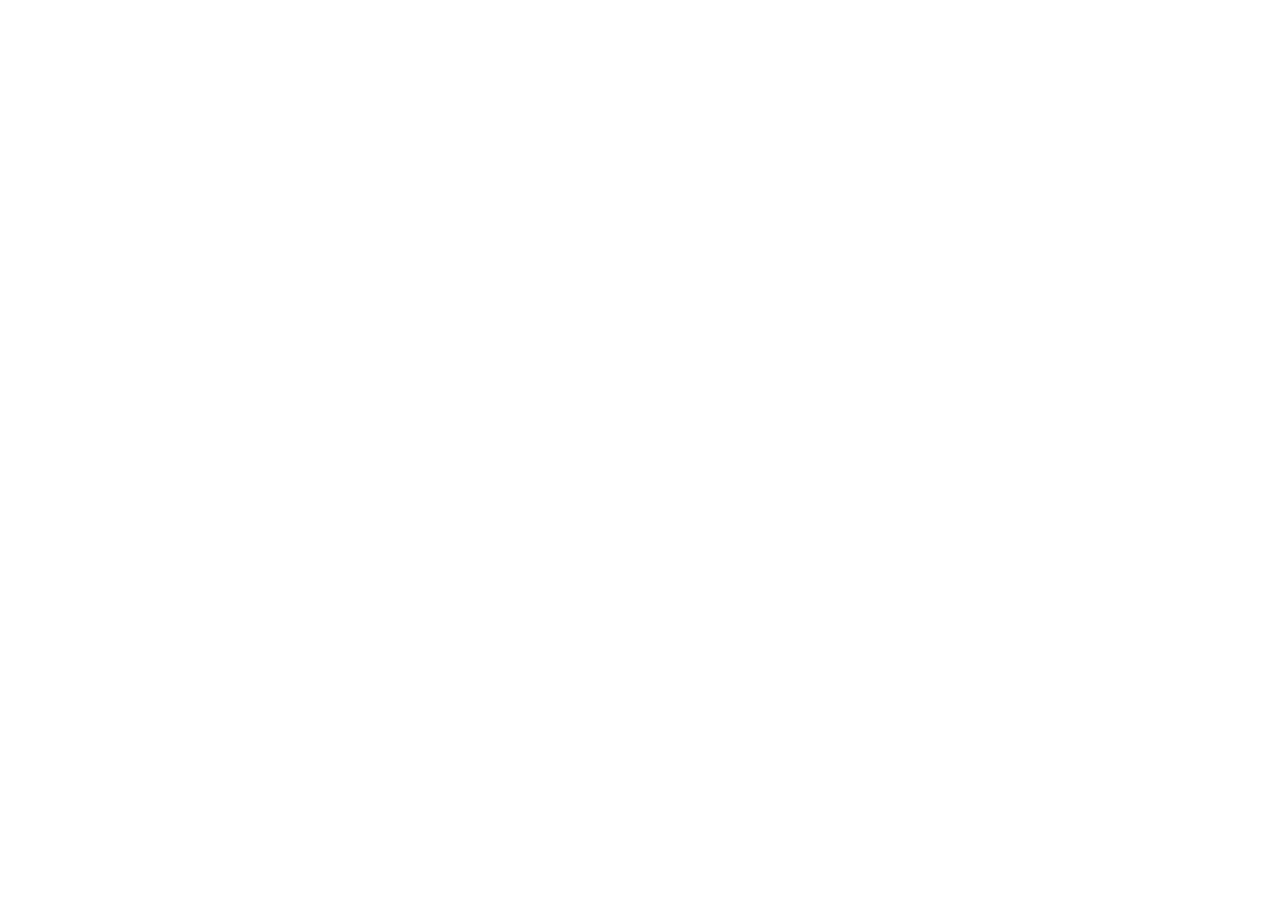
==== index.html @ d1a60a7b "." ====
<!doctype html>
<html lang="en">
  <head>
    <meta charset="UTF-8" />
    <link rel="icon" type="image/png" href="./assets/favicon_1780937521165-Jg7p4DJq.png" />
    <meta name="viewport" content="width=device-width, initial-scale=1.0" />
    <title>Material Notepad</title>
    <script type="module" crossorigin src="./assets/index-CY1IbLjG.js"></script>
    <link rel="stylesheet" crossorigin href="./assets/index-BeeJYKXc.css">
  </head>
  <body>
    <div id="root"></div>
  </body>
</html>
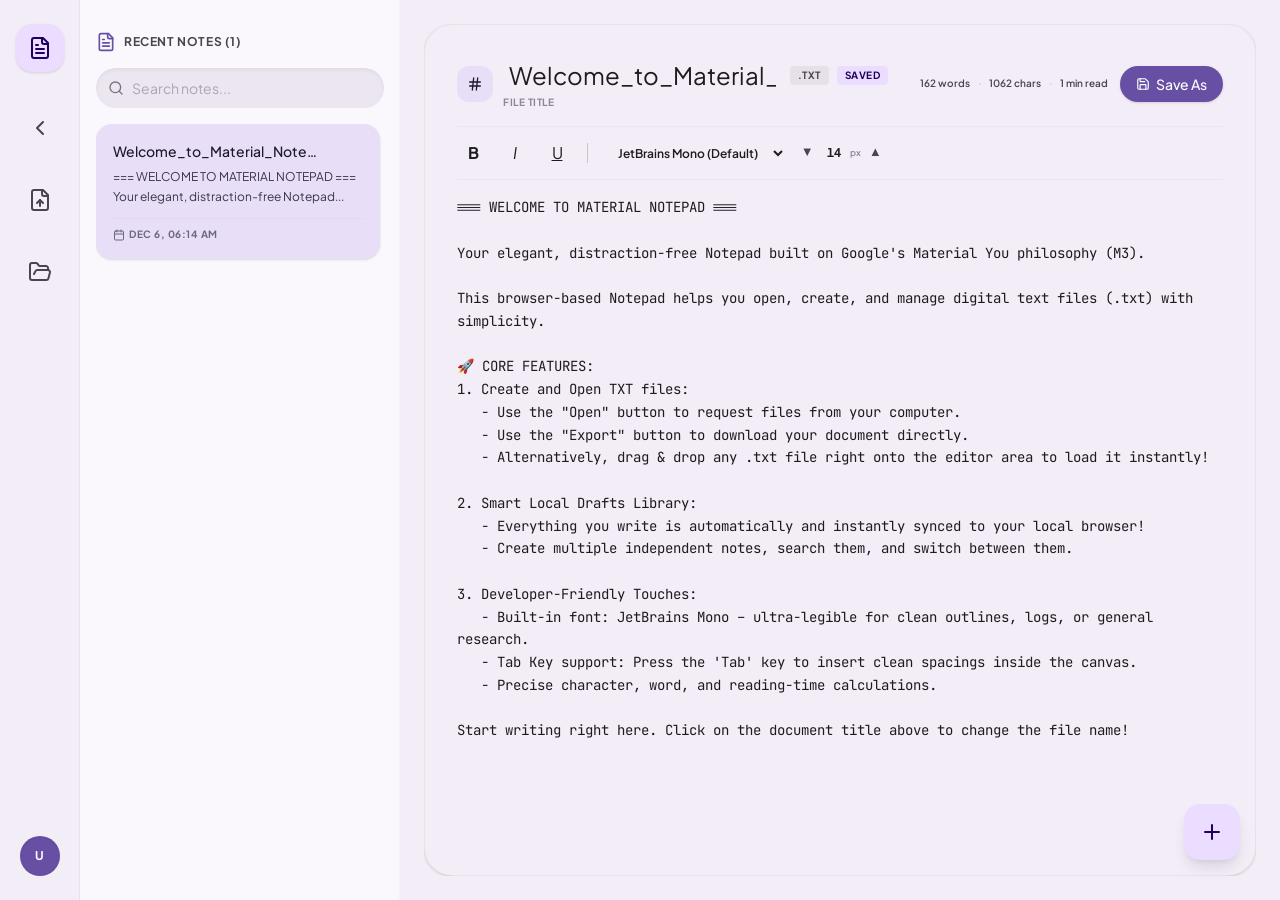
==== commit 091386ef: "Add files via upload" ====
--- a/index.html
+++ b/index.html
@@ -5,8 +5,8 @@
     <link rel="icon" type="image/png" href="./assets/favicon_1780937521165-Jg7p4DJq.png" />
     <meta name="viewport" content="width=device-width, initial-scale=1.0" />
     <title>Material Notepad</title>
-    <script type="module" crossorigin src="./assets/index-CY1IbLjG.js"></script>
-    <link rel="stylesheet" crossorigin href="./assets/index-BeeJYKXc.css">
+    <script type="module" crossorigin src="./assets/index-D5eHnoJb.js"></script>
+    <link rel="stylesheet" crossorigin href="./assets/index-CAr7mdZM.css">
   </head>
   <body>
     <div id="root"></div>
--- a/assets/index-CAr7mdZM.css
+++ b/assets/index-CAr7mdZM.css
@@ -0,0 +1 @@
+@import"https://fonts.googleapis.com/css2?family=Plus+Jakarta+Sans:wght@300;400;500;600;700&family=JetBrains+Mono:wght@400;500;600&display=swap";/*! tailwindcss v4.3.0 | MIT License | https://tailwindcss.com */@layer properties{@supports (((-webkit-hyphens:none)) and (not (margin-trim:inline))) or ((-moz-orient:inline) and (not (color:rgb(from red r g b)))){*,:before,:after,::backdrop{--tw-translate-x:0;--tw-translate-y:0;--tw-translate-z:0;--tw-scale-x:1;--tw-scale-y:1;--tw-scale-z:1;--tw-rotate-x:initial;--tw-rotate-y:initial;--tw-rotate-z:initial;--tw-skew-x:initial;--tw-skew-y:initial;--tw-space-y-reverse:0;--tw-divide-y-reverse:0;--tw-border-style:solid;--tw-leading:initial;--tw-font-weight:initial;--tw-tracking:initial;--tw-ordinal:initial;--tw-slashed-zero:initial;--tw-numeric-figure:initial;--tw-numeric-spacing:initial;--tw-numeric-fraction:initial;--tw-shadow:0 0 #0000;--tw-shadow-color:initial;--tw-shadow-alpha:100%;--tw-inset-shadow:0 0 #0000;--tw-inset-shadow-color:initial;--tw-inset-shadow-alpha:100%;--tw-ring-color:initial;--tw-ring-shadow:0 0 #0000;--tw-inset-ring-color:initial;--tw-inset-ring-shadow:0 0 #0000;--tw-ring-inset:initial;--tw-ring-offset-width:0px;--tw-ring-offset-color:#fff;--tw-ring-offset-shadow:0 0 #0000;--tw-blur:initial;--tw-brightness:initial;--tw-contrast:initial;--tw-grayscale:initial;--tw-hue-rotate:initial;--tw-invert:initial;--tw-opacity:initial;--tw-saturate:initial;--tw-sepia:initial;--tw-drop-shadow:initial;--tw-drop-shadow-color:initial;--tw-drop-shadow-alpha:100%;--tw-drop-shadow-size:initial;--tw-backdrop-blur:initial;--tw-backdrop-brightness:initial;--tw-backdrop-contrast:initial;--tw-backdrop-grayscale:initial;--tw-backdrop-hue-rotate:initial;--tw-backdrop-invert:initial;--tw-backdrop-opacity:initial;--tw-backdrop-saturate:initial;--tw-backdrop-sepia:initial;--tw-duration:initial;--tw-ease:initial}}}@layer theme{:root,:host{--font-sans:"Plus Jakarta Sans", "Inter", ui-sans-serif, system-ui, sans-serif;--font-serif:ui-serif, Georgia, Cambria, "Times New Roman", Times, serif;--font-mono:"JetBrains Mono", ui-monospace, SFMono-Regular, monospace;--color-emerald-50:oklch(97.9% .021 166.113);--color-emerald-100:oklch(95% .052 163.051);--color-emerald-200:oklch(90.5% .093 164.15);--color-emerald-400:oklch(76.5% .177 163.223);--color-emerald-500:oklch(69.6% .17 162.48);--color-emerald-600:oklch(59.6% .145 163.225);--color-emerald-800:oklch(43.2% .095 166.913);--color-emerald-950:oklch(26.2% .051 172.552);--color-rose-50:oklch(96.9% .015 12.422);--color-rose-100:oklch(94.1% .03 12.58);--color-rose-200:oklch(89.2% .058 10.001);--color-rose-400:oklch(71.2% .194 13.428);--color-rose-500:oklch(64.5% .246 16.439);--color-rose-600:oklch(58.6% .253 17.585);--color-rose-700:oklch(51.4% .222 16.935);--color-rose-900:oklch(41% .159 10.272);--color-rose-950:oklch(27.1% .105 12.094);--color-slate-200:oklch(92.9% .013 255.508);--color-slate-500:oklch(55.4% .046 257.417);--color-black:#000;--color-white:#fff;--spacing:.25rem;--container-xs:20rem;--container-sm:24rem;--container-md:28rem;--container-lg:32rem;--text-xs:.75rem;--text-xs--line-height:calc(1 / .75);--text-sm:.875rem;--text-sm--line-height:calc(1.25 / .875);--text-base:1rem;--text-base--line-height: 1.5 ;--text-lg:1.125rem;--text-lg--line-height:calc(1.75 / 1.125);--text-xl:1.25rem;--text-xl--line-height:calc(1.75 / 1.25);--text-2xl:1.5rem;--text-2xl--line-height:calc(2 / 1.5);--text-4xl:2.25rem;--text-4xl--line-height:calc(2.5 / 2.25);--font-weight-normal:400;--font-weight-medium:500;--font-weight-semibold:600;--font-weight-bold:700;--font-weight-black:900;--tracking-tight:-.025em;--tracking-wide:.025em;--tracking-wider:.05em;--tracking-widest:.1em;--leading-snug:1.375;--leading-relaxed:1.625;--radius-sm:.25rem;--radius-md:.375rem;--radius-lg:.5rem;--radius-xl:.75rem;--radius-2xl:1rem;--radius-3xl:1.5rem;--ease-in:cubic-bezier(.4, 0, 1, 1);--ease-out:cubic-bezier(0, 0, .2, 1);--ease-in-out:cubic-bezier(.4, 0, .2, 1);--animate-spin:spin 1s linear infinite;--animate-ping:ping 1s cubic-bezier(0, 0, .2, 1) infinite;--animate-pulse:pulse 2s cubic-bezier(.4, 0, .6, 1) infinite;--animate-bounce:bounce 1s infinite;--blur-sm:8px;--default-transition-duration:.15s;--default-transition-timing-function:cubic-bezier(.4, 0, .2, 1);--default-font-family:var(--font-sans);--default-mono-font-family:var(--font-mono);--color-md-primary:var(--md-primary);--color-md-primary-container:var(--md-primary-container);--color-md-on-primary-container:var(--md-on-primary-container);--color-md-surface:var(--md-surface);--color-md-surface-container:var(--md-surface-container);--color-md-surface-container-high:var(--md-surface-container-high);--color-md-surface-container-highest:var(--md-surface-container-highest);--color-md-on-surface:var(--md-on-surface);--color-md-on-surface-variant:var(--md-on-surface-variant);--color-md-outline:var(--md-outline);--color-md-outline-variant:var(--md-outline-variant);--color-md-tertiary:var(--md-tertiary);--color-md-tertiary-container:var(--md-tertiary-container);--color-md-secondary-container:var(--md-secondary-container);--color-md-on-secondary-container:var(--md-on-secondary-container)}}@layer base{*,:after,:before,::backdrop{box-sizing:border-box;border:0 solid;margin:0;padding:0}::file-selector-button{box-sizing:border-box;border:0 solid;margin:0;padding:0}html,:host{-webkit-text-size-adjust:100%;-moz-tab-size:4;tab-size:4;line-height:1.5;font-family:var(--default-font-family,ui-sans-serif, system-ui, sans-serif, "Apple Color Emoji", "Segoe UI Emoji", "Segoe UI Symbol", "Noto Color Emoji");font-feature-settings:var(--default-font-feature-settings,normal);font-variation-settings:var(--default-font-variation-settings,normal);-webkit-tap-highlight-color:transparent}hr{height:0;color:inherit;border-top-width:1px}abbr:where([title]){-webkit-text-decoration:underline dotted;text-decoration:underline dotted}h1,h2,h3,h4,h5,h6{font-size:inherit;font-weight:inherit}a{color:inherit;-webkit-text-decoration:inherit;text-decoration:inherit}b,strong{font-weight:bolder}code,kbd,samp,pre{font-family:var(--default-mono-font-family,ui-monospace, SFMono-Regular, Menlo, Monaco, Consolas, "Liberation Mono", "Courier New", monospace);font-feature-settings:var(--default-mono-font-feature-settings,normal);font-variation-settings:var(--default-mono-font-variation-settings,normal);font-size:1em}small{font-size:80%}sub,sup{vertical-align:baseline;font-size:75%;line-height:0;position:relative}sub{bottom:-.25em}sup{top:-.5em}table{text-indent:0;border-color:inherit;border-collapse:collapse}:-moz-focusring{outline:auto}progress{vertical-align:baseline}summary{display:list-item}ol,ul,menu{list-style:none}img,svg,video,canvas,audio,iframe,embed,object{vertical-align:middle;display:block}img,video{max-width:100%;height:auto}button,input,select,optgroup,textarea{font:inherit;font-feature-settings:inherit;font-variation-settings:inherit;letter-spacing:inherit;color:inherit;opacity:1;background-color:#0000;border-radius:0}::file-selector-button{font:inherit;font-feature-settings:inherit;font-variation-settings:inherit;letter-spacing:inherit;color:inherit;opacity:1;background-color:#0000;border-radius:0}:where(select:is([multiple],[size])) optgroup{font-weight:bolder}:where(select:is([multiple],[size])) optgroup option{padding-inline-start:20px}::file-selector-button{margin-inline-end:4px}::placeholder{opacity:1}@supports (not ((-webkit-appearance:-apple-pay-button))) or (contain-intrinsic-size:1px){::placeholder{color:currentColor}@supports (color:color-mix(in lab,red,red)){::placeholder{color:color-mix(in oklab,currentcolor 50%,transparent)}}}textarea{resize:vertical}::-webkit-search-decoration{-webkit-appearance:none}::-webkit-date-and-time-value{min-height:1lh;text-align:inherit}::-webkit-datetime-edit{display:inline-flex}::-webkit-datetime-edit-fields-wrapper{padding:0}::-webkit-datetime-edit{padding-block:0}::-webkit-datetime-edit-year-field{padding-block:0}::-webkit-datetime-edit-month-field{padding-block:0}::-webkit-datetime-edit-day-field{padding-block:0}::-webkit-datetime-edit-hour-field{padding-block:0}::-webkit-datetime-edit-minute-field{padding-block:0}::-webkit-datetime-edit-second-field{padding-block:0}::-webkit-datetime-edit-millisecond-field{padding-block:0}::-webkit-datetime-edit-meridiem-field{padding-block:0}::-webkit-calendar-picker-indicator{line-height:1}:-moz-ui-invalid{box-shadow:none}button,input:where([type=button],[type=reset],[type=submit]){-webkit-appearance:button;-moz-appearance:button;appearance:button}::file-selector-button{-webkit-appearance:button;-moz-appearance:button;appearance:button}::-webkit-inner-spin-button{height:auto}::-webkit-outer-spin-button{height:auto}[hidden]:where(:not([hidden=until-found])){display:none!important}}@layer components;@layer utilities{.pointer-events-none{pointer-events:none}.invisible{visibility:hidden}.visible{visibility:visible}.absolute{position:absolute}.fixed{position:fixed}.relative{position:relative}.inset-0{inset:calc(var(--spacing) * 0)}.inset-y-0{inset-block:calc(var(--spacing) * 0)}.top-0{top:calc(var(--spacing) * 0)}.top-2{top:calc(var(--spacing) * 2)}.top-2\.5{top:calc(var(--spacing) * 2.5)}.right-0{right:calc(var(--spacing) * 0)}.right-1{right:calc(var(--spacing) * 1)}.right-2{right:calc(var(--spacing) * 2)}.right-4{right:calc(var(--spacing) * 4)}.right-6{right:calc(var(--spacing) * 6)}.bottom-0{bottom:calc(var(--spacing) * 0)}.bottom-1{bottom:calc(var(--spacing) * 1)}.bottom-6{bottom:calc(var(--spacing) * 6)}.left-0{left:calc(var(--spacing) * 0)}.z-30{z-index:30}.z-40{z-index:40}.z-50{z-index:50}.z-\[100\]{z-index:100}.z-\[200\]{z-index:200}.col-span-full{grid-column:1/-1}.container{width:100%}@media(min-width:40rem){.container{max-width:40rem}}@media(min-width:48rem){.container{max-width:48rem}}@media(min-width:64rem){.container{max-width:64rem}}@media(min-width:80rem){.container{max-width:80rem}}@media(min-width:96rem){.container{max-width:96rem}}.mx-1{margin-inline:calc(var(--spacing) * 1)}.my-1{margin-block:calc(var(--spacing) * 1)}.my-2{margin-block:calc(var(--spacing) * 2)}.my-3{margin-block:calc(var(--spacing) * 3)}.mt-0\.5{margin-top:calc(var(--spacing) * .5)}.mt-1{margin-top:calc(var(--spacing) * 1)}.mt-2{margin-top:calc(var(--spacing) * 2)}.mt-3{margin-top:calc(var(--spacing) * 3)}.mt-4{margin-top:calc(var(--spacing) * 4)}.mt-5{margin-top:calc(var(--spacing) * 5)}.mt-6{margin-top:calc(var(--spacing) * 6)}.mt-auto{margin-top:auto}.mb-1{margin-bottom:calc(var(--spacing) * 1)}.mb-2{margin-bottom:calc(var(--spacing) * 2)}.mb-2\.5{margin-bottom:calc(var(--spacing) * 2.5)}.mb-3{margin-bottom:calc(var(--spacing) * 3)}.mb-4{margin-bottom:calc(var(--spacing) * 4)}.ml-5{margin-left:calc(var(--spacing) * 5)}.ml-auto{margin-left:auto}.line-clamp-2{-webkit-line-clamp:2;-webkit-box-orient:vertical;display:-webkit-box;overflow:hidden}.block{display:block}.contents{display:contents}.flex{display:flex}.grid{display:grid}.hidden{display:none}.inline{display:inline}.inline-block{display:inline-block}.inline-flex{display:inline-flex}.h-1\.5{height:calc(var(--spacing) * 1.5)}.h-2{height:calc(var(--spacing) * 2)}.h-2\.5{height:calc(var(--spacing) * 2.5)}.h-3{height:calc(var(--spacing) * 3)}.h-3\.5{height:calc(var(--spacing) * 3.5)}.h-4{height:calc(var(--spacing) * 4)}.h-5{height:calc(var(--spacing) * 5)}.h-6{height:calc(var(--spacing) * 6)}.h-8{height:calc(var(--spacing) * 8)}.h-10{height:calc(var(--spacing) * 10)}.h-12{height:calc(var(--spacing) * 12)}.h-14{height:calc(var(--spacing) * 14)}.h-16{height:calc(var(--spacing) * 16)}.h-20{height:calc(var(--spacing) * 20)}.h-\[3px\]{height:3px}.h-full{height:100%}.h-screen{height:100vh}.max-h-52{max-height:calc(var(--spacing) * 52)}.max-h-\[85vh\]{max-height:85vh}.max-h-\[90vh\]{max-height:90vh}.max-h-\[340px\]{max-height:340px}.max-h-\[480px\]{max-height:480px}.max-h-\[500px\]{max-height:500px}.max-h-\[calc\(100vh-280px\)\]{max-height:calc(100vh - 280px)}.min-h-\[250px\]{min-height:250px}.min-h-\[300px\]{min-height:300px}.min-h-\[320px\]{min-height:320px}.w-1{width:calc(var(--spacing) * 1)}.w-1\.5{width:calc(var(--spacing) * 1.5)}.w-2\.5{width:calc(var(--spacing) * 2.5)}.w-3{width:calc(var(--spacing) * 3)}.w-3\.5{width:calc(var(--spacing) * 3.5)}.w-4{width:calc(var(--spacing) * 4)}.w-5{width:calc(var(--spacing) * 5)}.w-6{width:calc(var(--spacing) * 6)}.w-8{width:calc(var(--spacing) * 8)}.w-10{width:calc(var(--spacing) * 10)}.w-11{width:calc(var(--spacing) * 11)}.w-12{width:calc(var(--spacing) * 12)}.w-14{width:calc(var(--spacing) * 14)}.w-16{width:calc(var(--spacing) * 16)}.w-20{width:calc(var(--spacing) * 20)}.w-80{width:calc(var(--spacing) * 80)}.w-full{width:100%}.w-px{width:1px}.w-screen{width:100vw}.max-w-\[45px\]{max-width:45px}.max-w-\[200px\]{max-width:200px}.max-w-\[210px\]{max-width:210px}.max-w-\[365px\]{max-width:365px}.max-w-\[520px\]{max-width:520px}.max-w-lg{max-width:var(--container-lg)}.max-w-md{max-width:var(--container-md)}.max-w-sm{max-width:var(--container-sm)}.max-w-xs{max-width:var(--container-xs)}.min-w-0{min-width:calc(var(--spacing) * 0)}.flex-1{flex:1}.flex-shrink-0,.shrink-0{flex-shrink:0}.translate-x-0{--tw-translate-x:calc(var(--spacing) * 0);translate:var(--tw-translate-x) var(--tw-translate-y)}.translate-x-5{--tw-translate-x:calc(var(--spacing) * 5);translate:var(--tw-translate-x) var(--tw-translate-y)}.scale-90{--tw-scale-x:90%;--tw-scale-y:90%;--tw-scale-z:90%;scale:var(--tw-scale-x) var(--tw-scale-y)}.rotate-180{rotate:180deg}.transform{transform:var(--tw-rotate-x,) var(--tw-rotate-y,) var(--tw-rotate-z,) var(--tw-skew-x,) var(--tw-skew-y,)}.animate-bounce{animation:var(--animate-bounce)}.animate-ping{animation:var(--animate-ping)}.animate-pulse{animation:var(--animate-pulse)}.animate-spin{animation:var(--animate-spin)}.cursor-pointer{cursor:pointer}.resize{resize:both}.resize-none{resize:none}.list-disc{list-style-type:disc}.grid-cols-1{grid-template-columns:repeat(1,minmax(0,1fr))}.grid-cols-5{grid-template-columns:repeat(5,minmax(0,1fr))}.flex-col{flex-direction:column}.flex-wrap{flex-wrap:wrap}.items-center{align-items:center}.items-start{align-items:flex-start}.justify-between{justify-content:space-between}.justify-center{justify-content:center}.justify-end{justify-content:flex-end}.gap-0\.5{gap:calc(var(--spacing) * .5)}.gap-1{gap:calc(var(--spacing) * 1)}.gap-1\.5{gap:calc(var(--spacing) * 1.5)}.gap-2{gap:calc(var(--spacing) * 2)}.gap-2\.5{gap:calc(var(--spacing) * 2.5)}.gap-3{gap:calc(var(--spacing) * 3)}.gap-3\.5{gap:calc(var(--spacing) * 3.5)}.gap-4{gap:calc(var(--spacing) * 4)}.gap-6{gap:calc(var(--spacing) * 6)}.gap-8{gap:calc(var(--spacing) * 8)}:where(.space-y-1>:not(:last-child)){--tw-space-y-reverse:0;margin-block-start:calc(calc(var(--spacing) * 1) * var(--tw-space-y-reverse));margin-block-end:calc(calc(var(--spacing) * 1) * calc(1 - var(--tw-space-y-reverse)))}:where(.space-y-2>:not(:last-child)){--tw-space-y-reverse:0;margin-block-start:calc(calc(var(--spacing) * 2) * var(--tw-space-y-reverse));margin-block-end:calc(calc(var(--spacing) * 2) * calc(1 - var(--tw-space-y-reverse)))}:where(.space-y-4>:not(:last-child)){--tw-space-y-reverse:0;margin-block-start:calc(calc(var(--spacing) * 4) * var(--tw-space-y-reverse));margin-block-end:calc(calc(var(--spacing) * 4) * calc(1 - var(--tw-space-y-reverse)))}:where(.divide-y>:not(:last-child)){--tw-divide-y-reverse:0;border-bottom-style:var(--tw-border-style);border-top-style:var(--tw-border-style);border-top-width:calc(1px * var(--tw-divide-y-reverse));border-bottom-width:calc(1px * calc(1 - var(--tw-divide-y-reverse)))}:where(.divide-md-outline-variant\/10>:not(:last-child)){border-color:var(--color-md-outline-variant)}@supports (color:color-mix(in lab,red,red)){:where(.divide-md-outline-variant\/10>:not(:last-child)){border-color:color-mix(in oklab,var(--color-md-outline-variant) 10%,transparent)}}.self-start{align-self:flex-start}.truncate{text-overflow:ellipsis;white-space:nowrap;overflow:hidden}.overflow-hidden{overflow:hidden}.overflow-visible{overflow:visible}.overflow-x-auto{overflow-x:auto}.overflow-y-auto{overflow-y:auto}.scroll-smooth{scroll-behavior:smooth}.rounded{border-radius:.25rem}.rounded-2xl{border-radius:var(--radius-2xl)}.rounded-3xl{border-radius:var(--radius-3xl)}.rounded-\[16px\]{border-radius:16px}.rounded-\[20px\]{border-radius:20px}.rounded-\[24px\]{border-radius:24px}.rounded-\[28px\]{border-radius:28px}.rounded-\[32px\]{border-radius:32px}.rounded-full{border-radius:3.40282e38px}.rounded-lg{border-radius:var(--radius-lg)}.rounded-md{border-radius:var(--radius-md)}.rounded-sm{border-radius:var(--radius-sm)}.rounded-xl{border-radius:var(--radius-xl)}.border{border-style:var(--tw-border-style);border-width:1px}.border-2{border-style:var(--tw-border-style);border-width:2px}.border-4{border-style:var(--tw-border-style);border-width:4px}.border-t{border-top-style:var(--tw-border-style);border-top-width:1px}.border-r{border-right-style:var(--tw-border-style);border-right-width:1px}.border-b{border-bottom-style:var(--tw-border-style);border-bottom-width:1px}.border-dashed{--tw-border-style:dashed;border-style:dashed}.border-none{--tw-border-style:none;border-style:none}.border-black\/5{border-color:#0000000d}@supports (color:color-mix(in lab,red,red)){.border-black\/5{border-color:color-mix(in oklab,var(--color-black) 5%,transparent)}}.border-emerald-100{border-color:var(--color-emerald-100)}.border-emerald-200{border-color:var(--color-emerald-200)}.border-md-outline{border-color:var(--color-md-outline)}.border-md-outline-variant\/10{border-color:var(--color-md-outline-variant)}@supports (color:color-mix(in lab,red,red)){.border-md-outline-variant\/10{border-color:color-mix(in oklab,var(--color-md-outline-variant) 10%,transparent)}}.border-md-outline-variant\/15{border-color:var(--color-md-outline-variant)}@supports (color:color-mix(in lab,red,red)){.border-md-outline-variant\/15{border-color:color-mix(in oklab,var(--color-md-outline-variant) 15%,transparent)}}.border-md-outline-variant\/20{border-color:var(--color-md-outline-variant)}@supports (color:color-mix(in lab,red,red)){.border-md-outline-variant\/20{border-color:color-mix(in oklab,var(--color-md-outline-variant) 20%,transparent)}}.border-md-outline-variant\/25{border-color:var(--color-md-outline-variant)}@supports (color:color-mix(in lab,red,red)){.border-md-outline-variant\/25{border-color:color-mix(in oklab,var(--color-md-outline-variant) 25%,transparent)}}.border-md-outline-variant\/30{border-color:var(--color-md-outline-variant)}@supports (color:color-mix(in lab,red,red)){.border-md-outline-variant\/30{border-color:color-mix(in oklab,var(--color-md-outline-variant) 30%,transparent)}}.border-md-outline-variant\/40{border-color:var(--color-md-outline-variant)}@supports (color:color-mix(in lab,red,red)){.border-md-outline-variant\/40{border-color:color-mix(in oklab,var(--color-md-outline-variant) 40%,transparent)}}.border-md-outline-variant\/50{border-color:var(--color-md-outline-variant)}@supports (color:color-mix(in lab,red,red)){.border-md-outline-variant\/50{border-color:color-mix(in oklab,var(--color-md-outline-variant) 50%,transparent)}}.border-md-outline\/10{border-color:var(--color-md-outline)}@supports (color:color-mix(in lab,red,red)){.border-md-outline\/10{border-color:color-mix(in oklab,var(--color-md-outline) 10%,transparent)}}.border-md-outline\/15{border-color:var(--color-md-outline)}@supports (color:color-mix(in lab,red,red)){.border-md-outline\/15{border-color:color-mix(in oklab,var(--color-md-outline) 15%,transparent)}}.border-md-outline\/25{border-color:var(--color-md-outline)}@supports (color:color-mix(in lab,red,red)){.border-md-outline\/25{border-color:color-mix(in oklab,var(--color-md-outline) 25%,transparent)}}.border-md-primary,.border-md-primary\/15{border-color:var(--color-md-primary)}@supports (color:color-mix(in lab,red,red)){.border-md-primary\/15{border-color:color-mix(in oklab,var(--color-md-primary) 15%,transparent)}}.border-md-surface-container{border-color:var(--color-md-surface-container)}.border-rose-200{border-color:var(--color-rose-200)}.border-rose-200\/50{border-color:#ffccd380}@supports (color:color-mix(in lab,red,red)){.border-rose-200\/50{border-color:color-mix(in oklab,var(--color-rose-200) 50%,transparent)}}.border-slate-200{border-color:var(--color-slate-200)}.border-transparent{border-color:#0000}.border-white\/15{border-color:#ffffff26}@supports (color:color-mix(in lab,red,red)){.border-white\/15{border-color:color-mix(in oklab,var(--color-white) 15%,transparent)}}.bg-\[\#6750a4\]{background-color:#6750a4}.bg-\[\#B3261E\]{background-color:#b3261e}.bg-\[\#eaddff\]{background-color:#eaddff}.bg-\[\#fbf8fd\]{background-color:#fbf8fd}.bg-black\/5{background-color:#0000000d}@supports (color:color-mix(in lab,red,red)){.bg-black\/5{background-color:color-mix(in oklab,var(--color-black) 5%,transparent)}}.bg-black\/45{background-color:#00000073}@supports (color:color-mix(in lab,red,red)){.bg-black\/45{background-color:color-mix(in oklab,var(--color-black) 45%,transparent)}}.bg-black\/50{background-color:#00000080}@supports (color:color-mix(in lab,red,red)){.bg-black\/50{background-color:color-mix(in oklab,var(--color-black) 50%,transparent)}}.bg-black\/60{background-color:#0009}@supports (color:color-mix(in lab,red,red)){.bg-black\/60{background-color:color-mix(in oklab,var(--color-black) 60%,transparent)}}.bg-emerald-50{background-color:var(--color-emerald-50)}.bg-emerald-500{background-color:var(--color-emerald-500)}.bg-emerald-600{background-color:var(--color-emerald-600)}.bg-md-outline-variant,.bg-md-outline-variant\/40{background-color:var(--color-md-outline-variant)}@supports (color:color-mix(in lab,red,red)){.bg-md-outline-variant\/40{background-color:color-mix(in oklab,var(--color-md-outline-variant) 40%,transparent)}}.bg-md-primary{background-color:var(--color-md-primary)}.bg-md-primary-container,.bg-md-primary-container\/40{background-color:var(--color-md-primary-container)}@supports (color:color-mix(in lab,red,red)){.bg-md-primary-container\/40{background-color:color-mix(in oklab,var(--color-md-primary-container) 40%,transparent)}}.bg-md-primary-container\/90{background-color:var(--color-md-primary-container)}@supports (color:color-mix(in lab,red,red)){.bg-md-primary-container\/90{background-color:color-mix(in oklab,var(--color-md-primary-container) 90%,transparent)}}.bg-md-primary\/10{background-color:var(--color-md-primary)}@supports (color:color-mix(in lab,red,red)){.bg-md-primary\/10{background-color:color-mix(in oklab,var(--color-md-primary) 10%,transparent)}}.bg-md-secondary-container,.bg-md-secondary-container\/15{background-color:var(--color-md-secondary-container)}@supports (color:color-mix(in lab,red,red)){.bg-md-secondary-container\/15{background-color:color-mix(in oklab,var(--color-md-secondary-container) 15%,transparent)}}.bg-md-secondary-container\/20{background-color:var(--color-md-secondary-container)}@supports (color:color-mix(in lab,red,red)){.bg-md-secondary-container\/20{background-color:color-mix(in oklab,var(--color-md-secondary-container) 20%,transparent)}}.bg-md-surface{background-color:var(--color-md-surface)}.bg-md-surface-container{background-color:var(--color-md-surface-container)}.bg-md-surface-container-high{background-color:var(--color-md-surface-container-high)}.bg-md-surface-container-highest,.bg-md-surface-container-highest\/10{background-color:var(--color-md-surface-container-highest)}@supports (color:color-mix(in lab,red,red)){.bg-md-surface-container-highest\/10{background-color:color-mix(in oklab,var(--color-md-surface-container-highest) 10%,transparent)}}.bg-md-surface-container\/50{background-color:var(--color-md-surface-container)}@supports (color:color-mix(in lab,red,red)){.bg-md-surface-container\/50{background-color:color-mix(in oklab,var(--color-md-surface-container) 50%,transparent)}}.bg-md-tertiary-container{background-color:var(--color-md-tertiary-container)}.bg-rose-50{background-color:var(--color-rose-50)}.bg-rose-500{background-color:var(--color-rose-500)}.bg-rose-600{background-color:var(--color-rose-600)}.bg-transparent{background-color:#0000}.bg-white{background-color:var(--color-white)}.bg-white\/80{background-color:#fffc}@supports (color:color-mix(in lab,red,red)){.bg-white\/80{background-color:color-mix(in oklab,var(--color-white) 80%,transparent)}}.stroke-1{stroke-width:1px}.object-contain{object-fit:contain}.object-cover{object-fit:cover}.p-0{padding:calc(var(--spacing) * 0)}.p-0\.5{padding:calc(var(--spacing) * .5)}.p-1{padding:calc(var(--spacing) * 1)}.p-1\.5{padding:calc(var(--spacing) * 1.5)}.p-2{padding:calc(var(--spacing) * 2)}.p-2\.5{padding:calc(var(--spacing) * 2.5)}.p-3{padding:calc(var(--spacing) * 3)}.p-3\.5{padding:calc(var(--spacing) * 3.5)}.p-4{padding:calc(var(--spacing) * 4)}.p-5{padding:calc(var(--spacing) * 5)}.p-6{padding:calc(var(--spacing) * 6)}.p-8{padding:calc(var(--spacing) * 8)}.px-1{padding-inline:calc(var(--spacing) * 1)}.px-1\.5{padding-inline:calc(var(--spacing) * 1.5)}.px-2{padding-inline:calc(var(--spacing) * 2)}.px-2\.5{padding-inline:calc(var(--spacing) * 2.5)}.px-3{padding-inline:calc(var(--spacing) * 3)}.px-3\.5{padding-inline:calc(var(--spacing) * 3.5)}.px-4{padding-inline:calc(var(--spacing) * 4)}.px-5{padding-inline:calc(var(--spacing) * 5)}.py-0\.5{padding-block:calc(var(--spacing) * .5)}.py-1{padding-block:calc(var(--spacing) * 1)}.py-1\.5{padding-block:calc(var(--spacing) * 1.5)}.py-2{padding-block:calc(var(--spacing) * 2)}.py-2\.5{padding-block:calc(var(--spacing) * 2.5)}.py-3{padding-block:calc(var(--spacing) * 3)}.py-4{padding-block:calc(var(--spacing) * 4)}.py-6{padding-block:calc(var(--spacing) * 6)}.py-8{padding-block:calc(var(--spacing) * 8)}.py-10{padding-block:calc(var(--spacing) * 10)}.py-20{padding-block:calc(var(--spacing) * 20)}.pt-2{padding-top:calc(var(--spacing) * 2)}.pt-3{padding-top:calc(var(--spacing) * 3)}.pt-4{padding-top:calc(var(--spacing) * 4)}.pt-\[15vh\]{padding-top:15vh}.pr-1{padding-right:calc(var(--spacing) * 1)}.pr-2{padding-right:calc(var(--spacing) * 2)}.pr-4{padding-right:calc(var(--spacing) * 4)}.pr-6{padding-right:calc(var(--spacing) * 6)}.pb-1{padding-bottom:calc(var(--spacing) * 1)}.pb-1\.5{padding-bottom:calc(var(--spacing) * 1.5)}.pb-2\.5{padding-bottom:calc(var(--spacing) * 2.5)}.pb-3{padding-bottom:calc(var(--spacing) * 3)}.pb-4{padding-bottom:calc(var(--spacing) * 4)}.pl-1\.5{padding-left:calc(var(--spacing) * 1.5)}.pl-3{padding-left:calc(var(--spacing) * 3)}.pl-4{padding-left:calc(var(--spacing) * 4)}.pl-9{padding-left:calc(var(--spacing) * 9)}.text-center{text-align:center}.text-left{text-align:left}.align-middle{vertical-align:middle}.font-mono{font-family:var(--font-mono)}.font-sans{font-family:var(--font-sans)}.font-serif{font-family:var(--font-serif)}.text-2xl{font-size:var(--text-2xl);line-height:var(--tw-leading,var(--text-2xl--line-height))}.text-4xl{font-size:var(--text-4xl);line-height:var(--tw-leading,var(--text-4xl--line-height))}.text-base{font-size:var(--text-base);line-height:var(--tw-leading,var(--text-base--line-height))}.text-lg{font-size:var(--text-lg);line-height:var(--tw-leading,var(--text-lg--line-height))}.text-sm{font-size:var(--text-sm);line-height:var(--tw-leading,var(--text-sm--line-height))}.text-xl{font-size:var(--text-xl);line-height:var(--tw-leading,var(--text-xl--line-height))}.text-xs{font-size:var(--text-xs);line-height:var(--tw-leading,var(--text-xs--line-height))}.text-\[8px\]{font-size:8px}.text-\[9px\]{font-size:9px}.text-\[10px\]{font-size:10px}.text-\[11\.5px\]{font-size:11.5px}.text-\[11px\]{font-size:11px}.leading-none{--tw-leading:1;line-height:1}.leading-relaxed{--tw-leading:var(--leading-relaxed);line-height:var(--leading-relaxed)}.leading-snug{--tw-leading:var(--leading-snug);line-height:var(--leading-snug)}.font-black{--tw-font-weight:var(--font-weight-black);font-weight:var(--font-weight-black)}.font-bold{--tw-font-weight:var(--font-weight-bold);font-weight:var(--font-weight-bold)}.font-medium{--tw-font-weight:var(--font-weight-medium);font-weight:var(--font-weight-medium)}.font-normal{--tw-font-weight:var(--font-weight-normal);font-weight:var(--font-weight-normal)}.font-semibold{--tw-font-weight:var(--font-weight-semibold);font-weight:var(--font-weight-semibold)}.tracking-tight{--tw-tracking:var(--tracking-tight);letter-spacing:var(--tracking-tight)}.tracking-wide{--tw-tracking:var(--tracking-wide);letter-spacing:var(--tracking-wide)}.tracking-wider{--tw-tracking:var(--tracking-wider);letter-spacing:var(--tracking-wider)}.tracking-widest{--tw-tracking:var(--tracking-widest);letter-spacing:var(--tracking-widest)}.break-words{overflow-wrap:break-word}.break-all{word-break:break-all}.whitespace-nowrap{white-space:nowrap}.text-\[\#1d1b20\]{color:#1d1b20}.text-\[\#21005d\]{color:#21005d}.text-\[\#49454f\]{color:#49454f}.text-emerald-600{color:var(--color-emerald-600)}.text-emerald-800{color:var(--color-emerald-800)}.text-emerald-950{color:var(--color-emerald-950)}.text-md-on-primary-container{color:var(--color-md-on-primary-container)}.text-md-on-secondary-container{color:var(--color-md-on-secondary-container)}.text-md-on-surface{color:var(--color-md-on-surface)}.text-md-on-surface-variant,.text-md-on-surface-variant\/40{color:var(--color-md-on-surface-variant)}@supports (color:color-mix(in lab,red,red)){.text-md-on-surface-variant\/40{color:color-mix(in oklab,var(--color-md-on-surface-variant) 40%,transparent)}}.text-md-on-surface-variant\/45{color:var(--color-md-on-surface-variant)}@supports (color:color-mix(in lab,red,red)){.text-md-on-surface-variant\/45{color:color-mix(in oklab,var(--color-md-on-surface-variant) 45%,transparent)}}.text-md-on-surface-variant\/50{color:var(--color-md-on-surface-variant)}@supports (color:color-mix(in lab,red,red)){.text-md-on-surface-variant\/50{color:color-mix(in oklab,var(--color-md-on-surface-variant) 50%,transparent)}}.text-md-on-surface-variant\/60{color:var(--color-md-on-surface-variant)}@supports (color:color-mix(in lab,red,red)){.text-md-on-surface-variant\/60{color:color-mix(in oklab,var(--color-md-on-surface-variant) 60%,transparent)}}.text-md-on-surface-variant\/65{color:var(--color-md-on-surface-variant)}@supports (color:color-mix(in lab,red,red)){.text-md-on-surface-variant\/65{color:color-mix(in oklab,var(--color-md-on-surface-variant) 65%,transparent)}}.text-md-on-surface-variant\/90{color:var(--color-md-on-surface-variant)}@supports (color:color-mix(in lab,red,red)){.text-md-on-surface-variant\/90{color:color-mix(in oklab,var(--color-md-on-surface-variant) 90%,transparent)}}.text-md-outline-variant,.text-md-outline-variant\/30{color:var(--color-md-outline-variant)}@supports (color:color-mix(in lab,red,red)){.text-md-outline-variant\/30{color:color-mix(in oklab,var(--color-md-outline-variant) 30%,transparent)}}.text-md-primary{color:var(--color-md-primary)}.text-md-tertiary{color:var(--color-md-tertiary)}.text-rose-500{color:var(--color-rose-500)}.text-rose-600{color:var(--color-rose-600)}.text-rose-700{color:var(--color-rose-700)}.text-rose-950{color:var(--color-rose-950)}.text-slate-500{color:var(--color-slate-500)}.text-white{color:var(--color-white)}.uppercase{text-transform:uppercase}.italic{font-style:italic}.not-italic{font-style:normal}.tabular-nums{--tw-numeric-spacing:tabular-nums;font-variant-numeric:var(--tw-ordinal,) var(--tw-slashed-zero,) var(--tw-numeric-figure,) var(--tw-numeric-spacing,) var(--tw-numeric-fraction,)}.no-underline{text-decoration-line:none}.underline{text-decoration-line:underline}.placeholder-md-on-surface-variant\/30::placeholder{color:var(--color-md-on-surface-variant)}@supports (color:color-mix(in lab,red,red)){.placeholder-md-on-surface-variant\/30::placeholder{color:color-mix(in oklab,var(--color-md-on-surface-variant) 30%,transparent)}}.placeholder-md-on-surface-variant\/40::placeholder{color:var(--color-md-on-surface-variant)}@supports (color:color-mix(in lab,red,red)){.placeholder-md-on-surface-variant\/40::placeholder{color:color-mix(in oklab,var(--color-md-on-surface-variant) 40%,transparent)}}.opacity-0{opacity:0}.opacity-40{opacity:.4}.opacity-45{opacity:.45}.opacity-60{opacity:.6}.opacity-70{opacity:.7}.opacity-75{opacity:.75}.opacity-80{opacity:.8}.opacity-85{opacity:.85}.shadow{--tw-shadow:0 1px 3px 0 var(--tw-shadow-color,#0000001a), 0 1px 2px -1px var(--tw-shadow-color,#0000001a);box-shadow:var(--tw-inset-shadow),var(--tw-inset-ring-shadow),var(--tw-ring-offset-shadow),var(--tw-ring-shadow),var(--tw-shadow)}.shadow-2xl{--tw-shadow:0 25px 50px -12px var(--tw-shadow-color,#00000040);box-shadow:var(--tw-inset-shadow),var(--tw-inset-ring-shadow),var(--tw-ring-offset-shadow),var(--tw-ring-shadow),var(--tw-shadow)}.shadow-inner{--tw-shadow:inset 0 2px 4px 0 var(--tw-shadow-color,#0000000d);box-shadow:var(--tw-inset-shadow),var(--tw-inset-ring-shadow),var(--tw-ring-offset-shadow),var(--tw-ring-shadow),var(--tw-shadow)}.shadow-lg{--tw-shadow:0 10px 15px -3px var(--tw-shadow-color,#0000001a), 0 4px 6px -4px var(--tw-shadow-color,#0000001a);box-shadow:var(--tw-inset-shadow),var(--tw-inset-ring-shadow),var(--tw-ring-offset-shadow),var(--tw-ring-shadow),var(--tw-shadow)}.shadow-md{--tw-shadow:0 4px 6px -1px var(--tw-shadow-color,#0000001a), 0 2px 4px -2px var(--tw-shadow-color,#0000001a);box-shadow:var(--tw-inset-shadow),var(--tw-inset-ring-shadow),var(--tw-ring-offset-shadow),var(--tw-ring-shadow),var(--tw-shadow)}.shadow-sm{--tw-shadow:0 1px 3px 0 var(--tw-shadow-color,#0000001a), 0 1px 2px -1px var(--tw-shadow-color,#0000001a);box-shadow:var(--tw-inset-shadow),var(--tw-inset-ring-shadow),var(--tw-ring-offset-shadow),var(--tw-ring-shadow),var(--tw-shadow)}.shadow-xl{--tw-shadow:0 20px 25px -5px var(--tw-shadow-color,#0000001a), 0 8px 10px -6px var(--tw-shadow-color,#0000001a);box-shadow:var(--tw-inset-shadow),var(--tw-inset-ring-shadow),var(--tw-ring-offset-shadow),var(--tw-ring-shadow),var(--tw-shadow)}.ring-0{--tw-ring-shadow:var(--tw-ring-inset,) 0 0 0 calc(0px + var(--tw-ring-offset-width)) var(--tw-ring-color,currentcolor);box-shadow:var(--tw-inset-shadow),var(--tw-inset-ring-shadow),var(--tw-ring-offset-shadow),var(--tw-ring-shadow),var(--tw-shadow)}.ring-1{--tw-ring-shadow:var(--tw-ring-inset,) 0 0 0 calc(1px + var(--tw-ring-offset-width)) var(--tw-ring-color,currentcolor);box-shadow:var(--tw-inset-shadow),var(--tw-inset-ring-shadow),var(--tw-ring-offset-shadow),var(--tw-ring-shadow),var(--tw-shadow)}.ring-4{--tw-ring-shadow:var(--tw-ring-inset,) 0 0 0 calc(4px + var(--tw-ring-offset-width)) var(--tw-ring-color,currentcolor);box-shadow:var(--tw-inset-shadow),var(--tw-inset-ring-shadow),var(--tw-ring-offset-shadow),var(--tw-ring-shadow),var(--tw-shadow)}.ring-md-primary,.ring-md-primary\/10{--tw-ring-color:var(--color-md-primary)}@supports (color:color-mix(in lab,red,red)){.ring-md-primary\/10{--tw-ring-color:color-mix(in oklab, var(--color-md-primary) 10%, transparent)}}.ring-offset-1{--tw-ring-offset-width:1px;--tw-ring-offset-shadow:var(--tw-ring-inset,) 0 0 0 var(--tw-ring-offset-width) var(--tw-ring-offset-color)}.ring-offset-2{--tw-ring-offset-width:2px;--tw-ring-offset-shadow:var(--tw-ring-inset,) 0 0 0 var(--tw-ring-offset-width) var(--tw-ring-offset-color)}.ring-offset-md-surface-container{--tw-ring-offset-color:var(--color-md-surface-container)}.blur{--tw-blur:blur(8px);filter:var(--tw-blur,) var(--tw-brightness,) var(--tw-contrast,) var(--tw-grayscale,) var(--tw-hue-rotate,) var(--tw-invert,) var(--tw-saturate,) var(--tw-sepia,) var(--tw-drop-shadow,)}.drop-shadow{--tw-drop-shadow-size:drop-shadow(0 1px 2px var(--tw-drop-shadow-color,#0000001a)) drop-shadow(0 1px 1px var(--tw-drop-shadow-color,#0000000f));--tw-drop-shadow:drop-shadow(0 1px 2px #0000001a) drop-shadow(0 1px 1px #0000000f);filter:var(--tw-blur,) var(--tw-brightness,) var(--tw-contrast,) var(--tw-grayscale,) var(--tw-hue-rotate,) var(--tw-invert,) var(--tw-saturate,) var(--tw-sepia,) var(--tw-drop-shadow,)}.filter{filter:var(--tw-blur,) var(--tw-brightness,) var(--tw-contrast,) var(--tw-grayscale,) var(--tw-hue-rotate,) var(--tw-invert,) var(--tw-saturate,) var(--tw-sepia,) var(--tw-drop-shadow,)}.backdrop-blur-\[1\.5px\]{--tw-backdrop-blur:blur(1.5px);-webkit-backdrop-filter:var(--tw-backdrop-blur,) var(--tw-backdrop-brightness,) var(--tw-backdrop-contrast,) var(--tw-backdrop-grayscale,) var(--tw-backdrop-hue-rotate,) var(--tw-backdrop-invert,) var(--tw-backdrop-opacity,) var(--tw-backdrop-saturate,) var(--tw-backdrop-sepia,);backdrop-filter:var(--tw-backdrop-blur,) var(--tw-backdrop-brightness,) var(--tw-backdrop-contrast,) var(--tw-backdrop-grayscale,) var(--tw-backdrop-hue-rotate,) var(--tw-backdrop-invert,) var(--tw-backdrop-opacity,) var(--tw-backdrop-saturate,) var(--tw-backdrop-sepia,)}.backdrop-blur-sm{--tw-backdrop-blur:blur(var(--blur-sm));-webkit-backdrop-filter:var(--tw-backdrop-blur,) var(--tw-backdrop-brightness,) var(--tw-backdrop-contrast,) var(--tw-backdrop-grayscale,) var(--tw-backdrop-hue-rotate,) var(--tw-backdrop-invert,) var(--tw-backdrop-opacity,) var(--tw-backdrop-saturate,) var(--tw-backdrop-sepia,);backdrop-filter:var(--tw-backdrop-blur,) var(--tw-backdrop-brightness,) var(--tw-backdrop-contrast,) var(--tw-backdrop-grayscale,) var(--tw-backdrop-hue-rotate,) var(--tw-backdrop-invert,) var(--tw-backdrop-opacity,) var(--tw-backdrop-saturate,) var(--tw-backdrop-sepia,)}.transition{transition-property:color,background-color,border-color,outline-color,text-decoration-color,fill,stroke,--tw-gradient-from,--tw-gradient-via,--tw-gradient-to,opacity,box-shadow,transform,translate,scale,rotate,filter,-webkit-backdrop-filter,backdrop-filter,display,content-visibility,overlay,pointer-events;transition-timing-function:var(--tw-ease,var(--default-transition-timing-function));transition-duration:var(--tw-duration,var(--default-transition-duration))}.transition-all{transition-property:all;transition-timing-function:var(--tw-ease,var(--default-transition-timing-function));transition-duration:var(--tw-duration,var(--default-transition-duration))}.transition-colors{transition-property:color,background-color,border-color,outline-color,text-decoration-color,fill,stroke,--tw-gradient-from,--tw-gradient-via,--tw-gradient-to;transition-timing-function:var(--tw-ease,var(--default-transition-timing-function));transition-duration:var(--tw-duration,var(--default-transition-duration))}.transition-transform{transition-property:transform,translate,scale,rotate;transition-timing-function:var(--tw-ease,var(--default-transition-timing-function));transition-duration:var(--tw-duration,var(--default-transition-duration))}.duration-100{--tw-duration:.1s;transition-duration:.1s}.duration-150{--tw-duration:.15s;transition-duration:.15s}.duration-200{--tw-duration:.2s;transition-duration:.2s}.duration-300{--tw-duration:.3s;transition-duration:.3s}.ease-in{--tw-ease:var(--ease-in);transition-timing-function:var(--ease-in)}.ease-in-out{--tw-ease:var(--ease-in-out);transition-timing-function:var(--ease-in-out)}.ease-out{--tw-ease:var(--ease-out);transition-timing-function:var(--ease-out)}.outline-none{--tw-outline-style:none;outline-style:none}.select-all{-webkit-user-select:all;user-select:all}.select-none{-webkit-user-select:none;user-select:none}.select-text{-webkit-user-select:text;user-select:text}@media(hover:hover){.group-hover\:scale-105:is(:where(.group):hover *){--tw-scale-x:105%;--tw-scale-y:105%;--tw-scale-z:105%;scale:var(--tw-scale-x) var(--tw-scale-y)}.group-hover\:opacity-100:is(:where(.group):hover *){opacity:1}}.selection\:bg-md-primary-container ::selection{background-color:var(--color-md-primary-container)}.selection\:bg-md-primary-container::selection{background-color:var(--color-md-primary-container)}.selection\:text-md-on-primary-container ::selection{color:var(--color-md-on-primary-container)}.selection\:text-md-on-primary-container::selection{color:var(--color-md-on-primary-container)}.focus-within\:border-md-primary\/40:focus-within{border-color:var(--color-md-primary)}@supports (color:color-mix(in lab,red,red)){.focus-within\:border-md-primary\/40:focus-within{border-color:color-mix(in oklab,var(--color-md-primary) 40%,transparent)}}.focus-within\:border-md-primary\/60:focus-within{border-color:var(--color-md-primary)}@supports (color:color-mix(in lab,red,red)){.focus-within\:border-md-primary\/60:focus-within{border-color:color-mix(in oklab,var(--color-md-primary) 60%,transparent)}}@media(hover:hover){.hover\:scale-105:hover{--tw-scale-x:105%;--tw-scale-y:105%;--tw-scale-z:105%;scale:var(--tw-scale-x) var(--tw-scale-y)}.hover\:scale-110:hover{--tw-scale-x:110%;--tw-scale-y:110%;--tw-scale-z:110%;scale:var(--tw-scale-x) var(--tw-scale-y)}.hover\:border-md-outline-variant\/10:hover{border-color:var(--color-md-outline-variant)}@supports (color:color-mix(in lab,red,red)){.hover\:border-md-outline-variant\/10:hover{border-color:color-mix(in oklab,var(--color-md-outline-variant) 10%,transparent)}}.hover\:bg-black\/5:hover{background-color:#0000000d}@supports (color:color-mix(in lab,red,red)){.hover\:bg-black\/5:hover{background-color:color-mix(in oklab,var(--color-black) 5%,transparent)}}.hover\:bg-black\/10:hover{background-color:#0000001a}@supports (color:color-mix(in lab,red,red)){.hover\:bg-black\/10:hover{background-color:color-mix(in oklab,var(--color-black) 10%,transparent)}}.hover\:bg-md-primary:hover,.hover\:bg-md-primary\/5:hover{background-color:var(--color-md-primary)}@supports (color:color-mix(in lab,red,red)){.hover\:bg-md-primary\/5:hover{background-color:color-mix(in oklab,var(--color-md-primary) 5%,transparent)}}.hover\:bg-md-primary\/90:hover{background-color:var(--color-md-primary)}@supports (color:color-mix(in lab,red,red)){.hover\:bg-md-primary\/90:hover{background-color:color-mix(in oklab,var(--color-md-primary) 90%,transparent)}}.hover\:bg-md-primary\/95:hover{background-color:var(--color-md-primary)}@supports (color:color-mix(in lab,red,red)){.hover\:bg-md-primary\/95:hover{background-color:color-mix(in oklab,var(--color-md-primary) 95%,transparent)}}.hover\:bg-md-secondary-container:hover,.hover\:bg-md-secondary-container\/20:hover{background-color:var(--color-md-secondary-container)}@supports (color:color-mix(in lab,red,red)){.hover\:bg-md-secondary-container\/20:hover{background-color:color-mix(in oklab,var(--color-md-secondary-container) 20%,transparent)}}.hover\:bg-md-surface-container:hover{background-color:var(--color-md-surface-container)}.hover\:bg-md-surface-container-high:hover{background-color:var(--color-md-surface-container-high)}.hover\:bg-md-surface-container-highest\/60:hover{background-color:var(--color-md-surface-container-highest)}@supports (color:color-mix(in lab,red,red)){.hover\:bg-md-surface-container-highest\/60:hover{background-color:color-mix(in oklab,var(--color-md-surface-container-highest) 60%,transparent)}}.hover\:bg-rose-100:hover{background-color:var(--color-rose-100)}.hover\:bg-rose-600:hover{background-color:var(--color-rose-600)}.hover\:text-md-on-surface:hover{color:var(--color-md-on-surface)}.hover\:text-md-primary\/80:hover{color:var(--color-md-primary)}@supports (color:color-mix(in lab,red,red)){.hover\:text-md-primary\/80:hover{color:color-mix(in oklab,var(--color-md-primary) 80%,transparent)}}.hover\:text-rose-600:hover{color:var(--color-rose-600)}.hover\:text-white:hover{color:var(--color-white)}.hover\:underline:hover{text-decoration-line:underline}.hover\:opacity-90:hover{opacity:.9}.hover\:opacity-95:hover{opacity:.95}.hover\:opacity-100:hover{opacity:1}.hover\:ring-2:hover{--tw-ring-shadow:var(--tw-ring-inset,) 0 0 0 calc(2px + var(--tw-ring-offset-width)) var(--tw-ring-color,currentcolor);box-shadow:var(--tw-inset-shadow),var(--tw-inset-ring-shadow),var(--tw-ring-offset-shadow),var(--tw-ring-shadow),var(--tw-shadow)}.hover\:ring-md-primary:hover{--tw-ring-color:var(--color-md-primary)}}.focus\:opacity-100:focus{opacity:1}.focus\:ring-0:focus{--tw-ring-shadow:var(--tw-ring-inset,) 0 0 0 calc(0px + var(--tw-ring-offset-width)) var(--tw-ring-color,currentcolor);box-shadow:var(--tw-inset-shadow),var(--tw-inset-ring-shadow),var(--tw-ring-offset-shadow),var(--tw-ring-shadow),var(--tw-shadow)}.focus\:ring-1:focus{--tw-ring-shadow:var(--tw-ring-inset,) 0 0 0 calc(1px + var(--tw-ring-offset-width)) var(--tw-ring-color,currentcolor);box-shadow:var(--tw-inset-shadow),var(--tw-inset-ring-shadow),var(--tw-ring-offset-shadow),var(--tw-ring-shadow),var(--tw-shadow)}.focus\:ring-md-primary:focus,.focus\:ring-md-primary\/40:focus{--tw-ring-color:var(--color-md-primary)}@supports (color:color-mix(in lab,red,red)){.focus\:ring-md-primary\/40:focus{--tw-ring-color:color-mix(in oklab, var(--color-md-primary) 40%, transparent)}}.focus\:outline-none:focus{--tw-outline-style:none;outline-style:none}.active\:scale-90:active{--tw-scale-x:90%;--tw-scale-y:90%;--tw-scale-z:90%;scale:var(--tw-scale-x) var(--tw-scale-y)}.active\:scale-95:active{--tw-scale-x:95%;--tw-scale-y:95%;--tw-scale-z:95%;scale:var(--tw-scale-x) var(--tw-scale-y)}.active\:bg-black\/10:active{background-color:#0000001a}@supports (color:color-mix(in lab,red,red)){.active\:bg-black\/10:active{background-color:color-mix(in oklab,var(--color-black) 10%,transparent)}}.disabled\:opacity-40:disabled{opacity:.4}.disabled\:opacity-50:disabled{opacity:.5}@media(hover:hover){.disabled\:hover\:bg-transparent:disabled:hover{background-color:#0000}}@media(min-width:40rem){.sm\:block{display:block}.sm\:flex{display:flex}.sm\:grid-cols-2{grid-template-columns:repeat(2,minmax(0,1fr))}}@media(min-width:48rem){.md\:absolute{position:absolute}.md\:right-10{right:calc(var(--spacing) * 10)}.md\:bottom-10{bottom:calc(var(--spacing) * 10)}.md\:mt-0{margin-top:calc(var(--spacing) * 0)}.md\:mb-0{margin-bottom:calc(var(--spacing) * 0)}.md\:mb-4{margin-bottom:calc(var(--spacing) * 4)}.md\:\!block{display:block!important}.md\:flex{display:flex}.md\:hidden{display:none}.md\:inline{display:inline}.md\:\!h-auto{height:auto!important}.md\:h-full{height:100%}.md\:max-h-none{max-height:none}.md\:w-80{width:calc(var(--spacing) * 80)}.md\:max-w-\[385px\]{max-width:385px}.md\:flex-1{flex:1}.md\:grid-cols-1{grid-template-columns:repeat(1,minmax(0,1fr))}.md\:flex-col{flex-direction:column}.md\:flex-row{flex-direction:row}.md\:items-center{align-items:center}.md\:gap-2{gap:calc(var(--spacing) * 2)}.md\:overflow-hidden{overflow:hidden}.md\:overflow-y-auto{overflow-y:auto}.md\:rounded-none{border-radius:0}.md\:border-none{--tw-border-style:none;border-style:none}.md\:bg-transparent{background-color:#0000}.md\:p-0{padding:calc(var(--spacing) * 0)}.md\:p-4{padding:calc(var(--spacing) * 4)}.md\:p-6{padding:calc(var(--spacing) * 6)}.md\:p-8{padding:calc(var(--spacing) * 8)}.md\:py-2\.5{padding-block:calc(var(--spacing) * 2.5)}.md\:pt-4{padding-top:calc(var(--spacing) * 4)}.md\:pb-0{padding-bottom:calc(var(--spacing) * 0)}.md\:pb-12{padding-bottom:calc(var(--spacing) * 12)}.md\:text-2xl{font-size:var(--text-2xl);line-height:var(--tw-leading,var(--text-2xl--line-height))}.md\:\!opacity-100{opacity:1!important}.md\:shadow-none{--tw-shadow:0 0 #0000;box-shadow:var(--tw-inset-shadow),var(--tw-inset-ring-shadow),var(--tw-ring-offset-shadow),var(--tw-ring-shadow),var(--tw-shadow)}}@media(prefers-color-scheme:dark){.dark\:border-rose-900\/35{border-color:#8b083659}@supports (color:color-mix(in lab,red,red)){.dark\:border-rose-900\/35{border-color:color-mix(in oklab,var(--color-rose-900) 35%,transparent)}}.dark\:bg-emerald-400{background-color:var(--color-emerald-400)}.dark\:bg-rose-400{background-color:var(--color-rose-400)}.dark\:bg-rose-950\/25{background-color:#4d021840}@supports (color:color-mix(in lab,red,red)){.dark\:bg-rose-950\/25{background-color:color-mix(in oklab,var(--color-rose-950) 25%,transparent)}}.dark\:text-emerald-400{color:var(--color-emerald-400)}.dark\:text-md-on-surface{color:var(--color-md-on-surface)}.dark\:text-rose-400{color:var(--color-rose-400)}@media(hover:hover){.dark\:hover\:bg-rose-950\/40:hover{background-color:#4d021866}@supports (color:color-mix(in lab,red,red)){.dark\:hover\:bg-rose-950\/40:hover{background-color:color-mix(in oklab,var(--color-rose-950) 40%,transparent)}}.dark\:hover\:bg-rose-950\/45:hover{background-color:#4d021873}@supports (color:color-mix(in lab,red,red)){.dark\:hover\:bg-rose-950\/45:hover{background-color:color-mix(in oklab,var(--color-rose-950) 45%,transparent)}}.dark\:hover\:bg-white\/5:hover{background-color:#ffffff0d}@supports (color:color-mix(in lab,red,red)){.dark\:hover\:bg-white\/5:hover{background-color:color-mix(in oklab,var(--color-white) 5%,transparent)}}.dark\:hover\:text-rose-400:hover{color:var(--color-rose-400)}}}}:root{--md-primary:#6750a4;--md-primary-container:#eaddff;--md-on-primary-container:#21005d;--md-surface:#fbf8fd;--md-surface-container:#f3edf7;--md-surface-container-high:#ece6f0;--md-surface-container-highest:#e6e0e9;--md-on-surface:#1d1b20;--md-on-surface-variant:#49454f;--md-outline:#79747e;--md-outline-variant:#c4c7c5;--md-tertiary:#7d5260;--md-tertiary-container:#ffd8e4;--md-secondary-container:#e8def8;--md-on-secondary-container:#1d192b}.theme-lavender{--md-primary:#6750a4;--md-primary-container:#eaddff;--md-on-primary-container:#21005d;--md-surface:#fbf8fd;--md-surface-container:#f3edf7;--md-surface-container-high:#ece6f0;--md-surface-container-highest:#e6e0e9;--md-on-surface:#1d1b20;--md-on-surface-variant:#49454f;--md-outline:#79747e;--md-outline-variant:#c4c7c5;--md-tertiary:#7d5260;--md-tertiary-container:#ffd8e4;--md-secondary-container:#e8def8;--md-on-secondary-container:#1d192b;--color-md-primary:var(--md-primary);--color-md-primary-container:var(--md-primary-container);--color-md-on-primary-container:var(--md-on-primary-container);--color-md-surface:var(--md-surface);--color-md-surface-container:var(--md-surface-container);--color-md-surface-container-high:var(--md-surface-container-high);--color-md-surface-container-highest:var(--md-surface-container-highest);--color-md-on-surface:var(--md-on-surface);--color-md-on-surface-variant:var(--md-on-surface-variant);--color-md-outline:var(--md-outline);--color-md-outline-variant:var(--md-outline-variant);--color-md-tertiary:var(--md-tertiary);--color-md-tertiary-container:var(--md-tertiary-container);--color-md-secondary-container:var(--md-secondary-container);--color-md-on-secondary-container:var(--md-on-secondary-container)}.theme-forest{--md-primary:#386a20;--md-primary-container:#b7f397;--md-on-primary-container:#042100;--md-surface:#f7fbf1;--md-surface-container:#eef4e8;--md-surface-container-high:#e2e9dc;--md-surface-container-highest:#d7ded1;--md-on-surface:#1a1c18;--md-on-surface-variant:#43493f;--md-outline:#74796e;--md-outline-variant:#c2c8bc;--md-tertiary:#3b6470;--md-tertiary-container:#beeaf7;--md-secondary-container:#dfebd5;--md-on-secondary-container:#111e0c;--color-md-primary:var(--md-primary);--color-md-primary-container:var(--md-primary-container);--color-md-on-primary-container:var(--md-on-primary-container);--color-md-surface:var(--md-surface);--color-md-surface-container:var(--md-surface-container);--color-md-surface-container-high:var(--md-surface-container-high);--color-md-surface-container-highest:var(--md-surface-container-highest);--color-md-on-surface:var(--md-on-surface);--color-md-on-surface-variant:var(--md-on-surface-variant);--color-md-outline:var(--md-outline);--color-md-outline-variant:var(--md-outline-variant);--color-md-tertiary:var(--md-tertiary);--color-md-tertiary-container:var(--md-tertiary-container);--color-md-secondary-container:var(--md-secondary-container);--color-md-on-secondary-container:var(--md-on-secondary-container)}.theme-terracotta{--md-primary:#9c413d;--md-primary-container:#ffdad7;--md-on-primary-container:#410006;--md-surface:#fffbff;--md-surface-container:#faefeb;--md-surface-container-high:#f1e2dd;--md-surface-container-highest:#e6d5d0;--md-on-surface:#201a19;--md-on-surface-variant:#534341;--md-outline:#857371;--md-outline-variant:#d8c2bf;--md-tertiary:#7e570f;--md-tertiary-container:#ffdeb7;--md-secondary-container:#f5ddd6;--md-on-secondary-container:#2b1612;--color-md-primary:var(--md-primary);--color-md-primary-container:var(--md-primary-container);--color-md-on-primary-container:var(--md-on-primary-container);--color-md-surface:var(--md-surface);--color-md-surface-container:var(--md-surface-container);--color-md-surface-container-high:var(--md-surface-container-high);--color-md-surface-container-highest:var(--md-surface-container-highest);--color-md-on-surface:var(--md-on-surface);--color-md-on-surface-variant:var(--md-on-surface-variant);--color-md-outline:var(--md-outline);--color-md-outline-variant:var(--md-outline-variant);--color-md-tertiary:var(--md-tertiary);--color-md-tertiary-container:var(--md-tertiary-container);--color-md-secondary-container:var(--md-secondary-container);--color-md-on-secondary-container:var(--md-on-secondary-container)}.theme-oceanic{--md-primary:#006684;--md-primary-container:#bdeafc;--md-on-primary-container:#001f2a;--md-surface:#f6fbfd;--md-surface-container:#eef4f8;--md-surface-container-high:#deebf2;--md-surface-container-highest:#cedeeb;--md-on-surface:#191c1e;--md-on-surface-variant:#40484c;--md-outline:#70787d;--md-outline-variant:#c0c8cc;--md-tertiary:#5c537d;--md-tertiary-container:#e3dffc;--md-secondary-container:#d2e5f0;--md-on-secondary-container:#0a1d26;--color-md-primary:var(--md-primary);--color-md-primary-container:var(--md-primary-container);--color-md-on-primary-container:var(--md-on-primary-container);--color-md-surface:var(--md-surface);--color-md-surface-container:var(--md-surface-container);--color-md-surface-container-high:var(--md-surface-container-high);--color-md-surface-container-highest:var(--md-surface-container-highest);--color-md-on-surface:var(--md-on-surface);--color-md-on-surface-variant:var(--md-on-surface-variant);--color-md-outline:var(--md-outline);--color-md-outline-variant:var(--md-outline-variant);--color-md-tertiary:var(--md-tertiary);--color-md-tertiary-container:var(--md-tertiary-container);--color-md-secondary-container:var(--md-secondary-container);--color-md-on-secondary-container:var(--md-on-secondary-container)}.theme-cozy{--md-primary:#825500;--md-primary-container:#ffddb3;--md-on-primary-container:#291800;--md-surface:#fffbf8;--md-surface-container:#f8f3eb;--md-surface-container-high:#efe7db;--md-surface-container-highest:#e4dbcf;--md-on-surface:#1f1b16;--md-on-surface-variant:#4f4539;--md-outline:#817567;--md-outline-variant:#d3c4b4;--md-tertiary:#4a6547;--md-tertiary-container:#ccebc5;--md-secondary-container:#f3dfc6;--md-on-secondary-container:#271804;--color-md-primary:var(--md-primary);--color-md-primary-container:var(--md-primary-container);--color-md-on-primary-container:var(--md-on-primary-container);--color-md-surface:var(--md-surface);--color-md-surface-container:var(--md-surface-container);--color-md-surface-container-high:var(--md-surface-container-high);--color-md-surface-container-highest:var(--md-surface-container-highest);--color-md-on-surface:var(--md-on-surface);--color-md-on-surface-variant:var(--md-on-surface-variant);--color-md-outline:var(--md-outline);--color-md-outline-variant:var(--md-outline-variant);--color-md-tertiary:var(--md-tertiary);--color-md-tertiary-container:var(--md-tertiary-container);--color-md-secondary-container:var(--md-secondary-container);--color-md-on-secondary-container:var(--md-on-secondary-container)}.dark.theme-lavender{--md-primary:#d0bcff;--md-primary-container:#4f378b;--md-on-primary-container:#eaddff;--md-surface:#141218;--md-surface-container:#211f26;--md-surface-container-high:#2b2930;--md-surface-container-highest:#36343b;--md-on-surface:#e6e1e5;--md-on-surface-variant:#cac4d0;--md-outline:#938f99;--md-outline-variant:#49454f;--md-tertiary:#efb8c8;--md-tertiary-container:#633b48;--md-secondary-container:#4a4458;--md-on-secondary-container:#e8def8}.dark.theme-forest{--md-primary:#9cd67d;--md-primary-container:#1f4e0a;--md-on-primary-container:#b7f397;--md-surface:#12140e;--md-surface-container:#1a1c16;--md-surface-container-high:#242720;--md-surface-container-highest:#2f322a;--md-on-surface:#e2e3dc;--md-on-surface-variant:#c2c8bc;--md-outline:#8c9388;--md-outline-variant:#43493f;--md-tertiary:#a4cdda;--md-tertiary-container:#204c58;--md-secondary-container:#374b35;--md-on-secondary-container:#dfebd5}.dark.theme-terracotta{--md-primary:#ffb4ab;--md-primary-container:#7d2b27;--md-on-primary-container:#ffdad7;--md-surface:#1b1110;--md-surface-container:#241a18;--md-surface-container-high:#2f2422;--md-surface-container-highest:#3a2e2c;--md-on-surface:#f1dfdb;--md-on-surface-variant:#d8c2bf;--md-outline:#a08c8a;--md-outline-variant:#534341;--md-tertiary:#f2be70;--md-tertiary-container:#5f3f00;--md-secondary-container:#5c3f3b;--md-on-secondary-container:#f5ddd6}.dark.theme-oceanic{--md-primary:#65d3ff;--md-primary-container:#004c64;--md-on-primary-container:#bdeafc;--md-surface:#0f1417;--md-surface-container:#171c1f;--md-surface-container-high:#21272b;--md-surface-container-highest:#2c3236;--md-on-surface:#e1e2e5;--md-on-surface-variant:#c0c8cc;--md-outline:#8a9296;--md-outline-variant:#40484c;--md-tertiary:#c5c0e9;--md-tertiary-container:#443c64;--md-secondary-container:#344a56;--md-on-secondary-container:#d2e5f0}.dark.theme-cozy{--md-primary:#ffba49;--md-primary-container:#623f00;--md-on-primary-container:#ffddb3;--md-surface:#18120a;--md-surface-container:#211a11;--md-surface-container-high:#2c2419;--md-surface-container-highest:#372e23;--md-on-surface:#ece0d5;--md-on-surface-variant:#d3c4b4;--md-outline:#9c8e80;--md-outline-variant:#4f4539;--md-tertiary:#b1cfa9;--md-tertiary-container:#334d31;--md-secondary-container:#57432b;--md-on-secondary-container:#f3dfc6}::-webkit-scrollbar{width:8px;height:8px}::-webkit-scrollbar-track{background:0 0}::-webkit-scrollbar-thumb{background:var(--md-surface-container-highest);border-radius:9999px}::-webkit-scrollbar-thumb:hover{background:var(--md-surface-container-high)}@property --tw-translate-x{syntax:"*";inherits:false;initial-value:0}@property --tw-translate-y{syntax:"*";inherits:false;initial-value:0}@property --tw-translate-z{syntax:"*";inherits:false;initial-value:0}@property --tw-scale-x{syntax:"*";inherits:false;initial-value:1}@property --tw-scale-y{syntax:"*";inherits:false;initial-value:1}@property --tw-scale-z{syntax:"*";inherits:false;initial-value:1}@property --tw-rotate-x{syntax:"*";inherits:false}@property --tw-rotate-y{syntax:"*";inherits:false}@property --tw-rotate-z{syntax:"*";inherits:false}@property --tw-skew-x{syntax:"*";inherits:false}@property --tw-skew-y{syntax:"*";inherits:false}@property --tw-space-y-reverse{syntax:"*";inherits:false;initial-value:0}@property --tw-divide-y-reverse{syntax:"*";inherits:false;initial-value:0}@property --tw-border-style{syntax:"*";inherits:false;initial-value:solid}@property --tw-leading{syntax:"*";inherits:false}@property --tw-font-weight{syntax:"*";inherits:false}@property --tw-tracking{syntax:"*";inherits:false}@property --tw-ordinal{syntax:"*";inherits:false}@property --tw-slashed-zero{syntax:"*";inherits:false}@property --tw-numeric-figure{syntax:"*";inherits:false}@property --tw-numeric-spacing{syntax:"*";inherits:false}@property --tw-numeric-fraction{syntax:"*";inherits:false}@property --tw-shadow{syntax:"*";inherits:false;initial-value:0 0 #0000}@property --tw-shadow-color{syntax:"*";inherits:false}@property --tw-shadow-alpha{syntax:"<percentage>";inherits:false;initial-value:100%}@property --tw-inset-shadow{syntax:"*";inherits:false;initial-value:0 0 #0000}@property --tw-inset-shadow-color{syntax:"*";inherits:false}@property --tw-inset-shadow-alpha{syntax:"<percentage>";inherits:false;initial-value:100%}@property --tw-ring-color{syntax:"*";inherits:false}@property --tw-ring-shadow{syntax:"*";inherits:false;initial-value:0 0 #0000}@property --tw-inset-ring-color{syntax:"*";inherits:false}@property --tw-inset-ring-shadow{syntax:"*";inherits:false;initial-value:0 0 #0000}@property --tw-ring-inset{syntax:"*";inherits:false}@property --tw-ring-offset-width{syntax:"<length>";inherits:false;initial-value:0}@property --tw-ring-offset-color{syntax:"*";inherits:false;initial-value:#fff}@property --tw-ring-offset-shadow{syntax:"*";inherits:false;initial-value:0 0 #0000}@property --tw-blur{syntax:"*";inherits:false}@property --tw-brightness{syntax:"*";inherits:false}@property --tw-contrast{syntax:"*";inherits:false}@property --tw-grayscale{syntax:"*";inherits:false}@property --tw-hue-rotate{syntax:"*";inherits:false}@property --tw-invert{syntax:"*";inherits:false}@property --tw-opacity{syntax:"*";inherits:false}@property --tw-saturate{syntax:"*";inherits:false}@property --tw-sepia{syntax:"*";inherits:false}@property --tw-drop-shadow{syntax:"*";inherits:false}@property --tw-drop-shadow-color{syntax:"*";inherits:false}@property --tw-drop-shadow-alpha{syntax:"<percentage>";inherits:false;initial-value:100%}@property --tw-drop-shadow-size{syntax:"*";inherits:false}@property --tw-backdrop-blur{syntax:"*";inherits:false}@property --tw-backdrop-brightness{syntax:"*";inherits:false}@property --tw-backdrop-contrast{syntax:"*";inherits:false}@property --tw-backdrop-grayscale{syntax:"*";inherits:false}@property --tw-backdrop-hue-rotate{syntax:"*";inherits:false}@property --tw-backdrop-invert{syntax:"*";inherits:false}@property --tw-backdrop-opacity{syntax:"*";inherits:false}@property --tw-backdrop-saturate{syntax:"*";inherits:false}@property --tw-backdrop-sepia{syntax:"*";inherits:false}@property --tw-duration{syntax:"*";inherits:false}@property --tw-ease{syntax:"*";inherits:false}@keyframes spin{to{transform:rotate(360deg)}}@keyframes ping{75%,to{opacity:0;transform:scale(2)}}@keyframes pulse{50%{opacity:.5}}@keyframes bounce{0%,to{animation-timing-function:cubic-bezier(.8,0,1,1);transform:translateY(-25%)}50%{animation-timing-function:cubic-bezier(0,0,.2,1);transform:none}}
